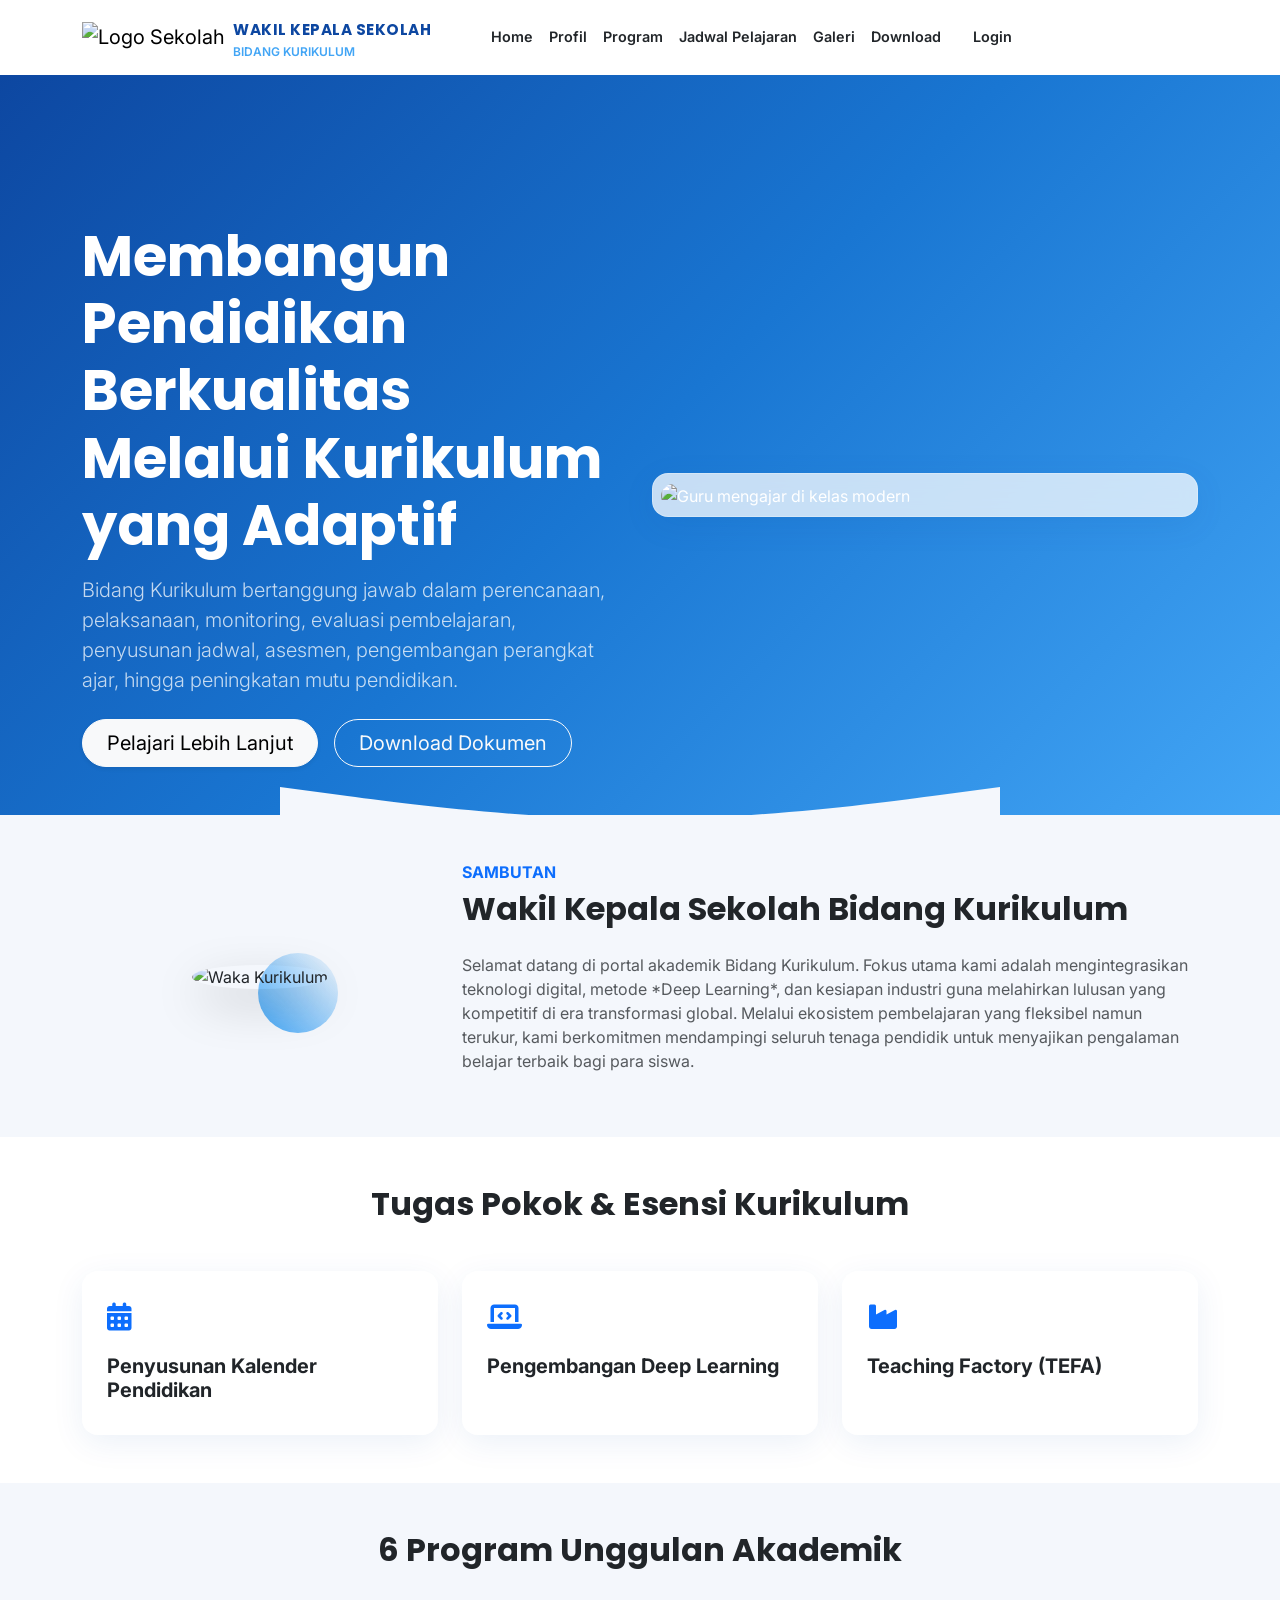
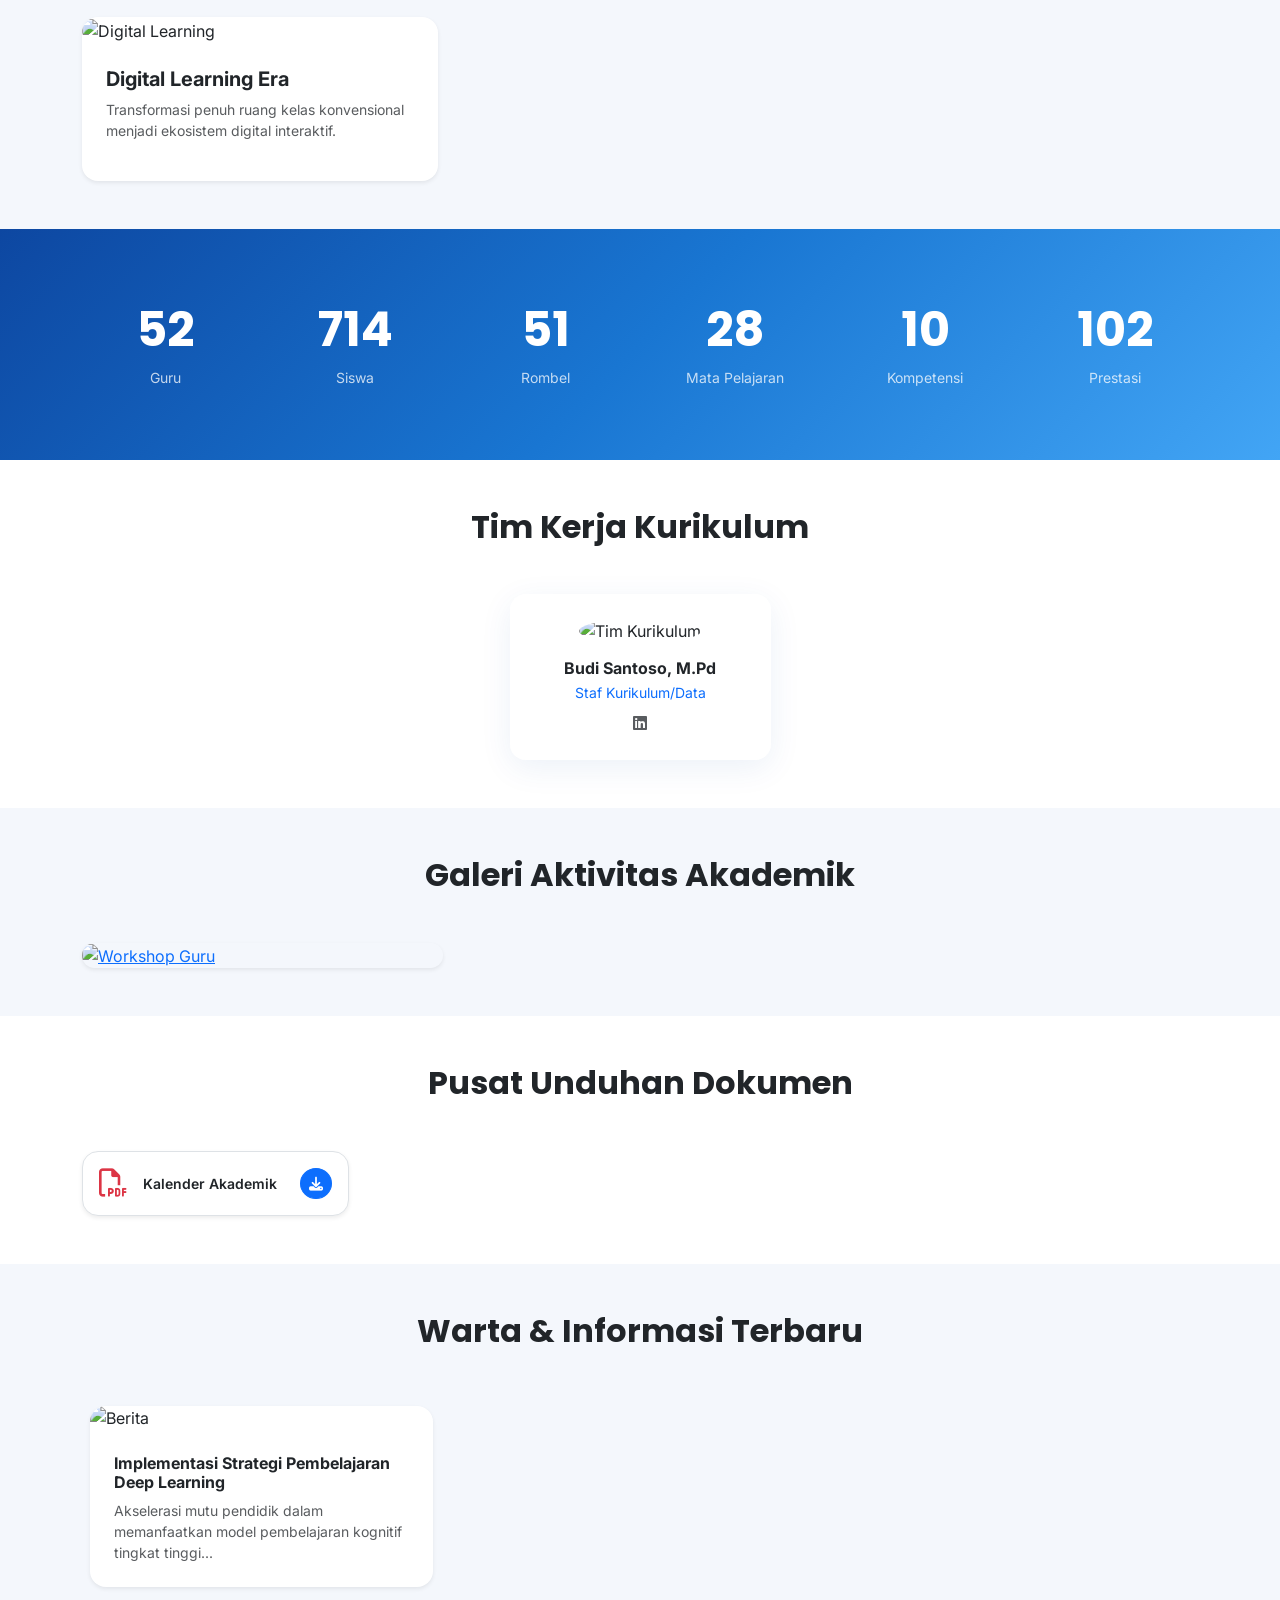
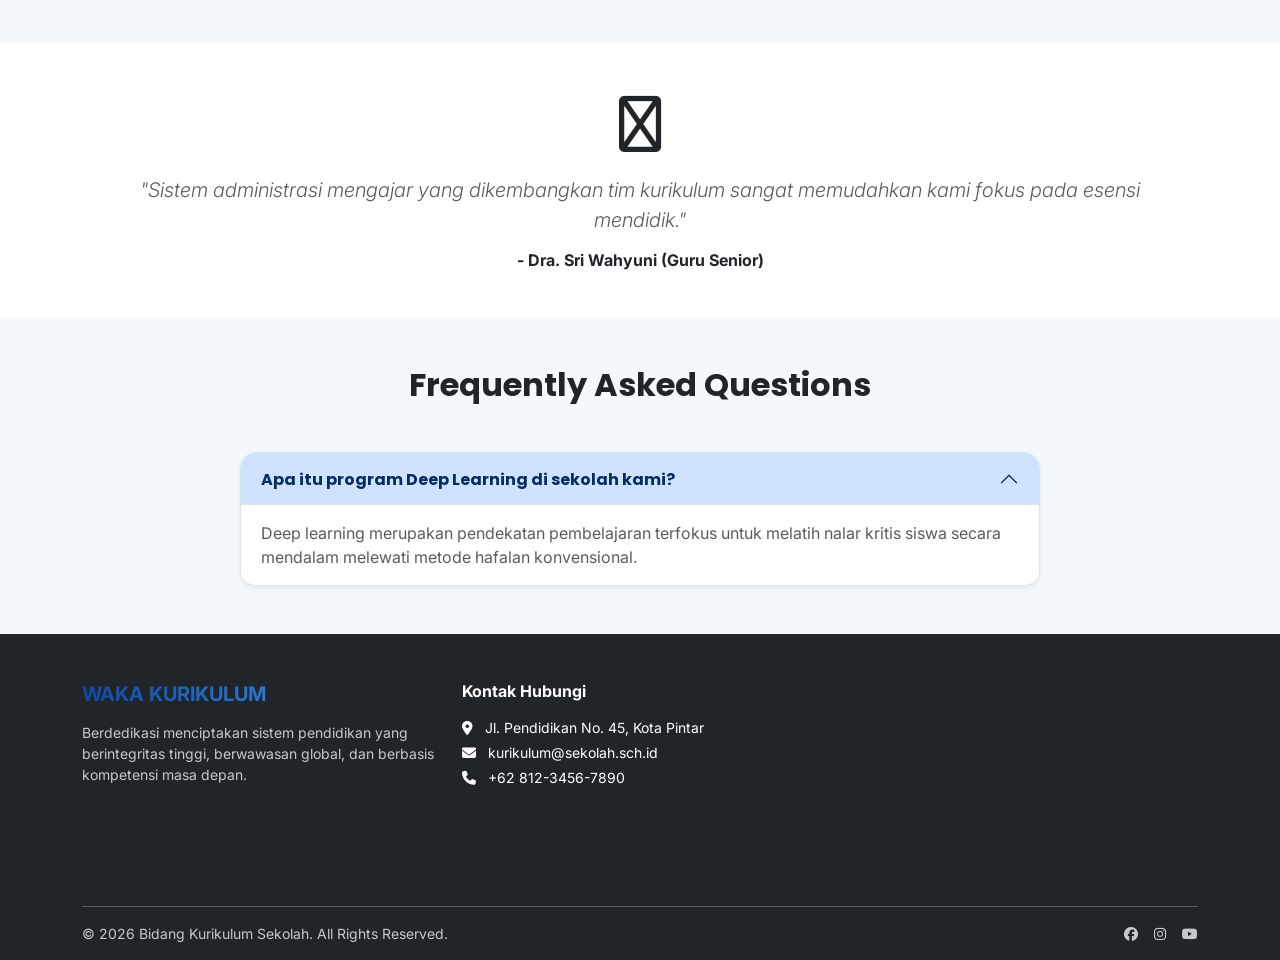
==== dashboard-waka.html @ faa9eb32 "Add files via upload" ====
<!DOCTYPE html>
<html lang="id">
<head>
    <meta charset="UTF-8">
    <meta name="viewport" content="width=device-width, initial-scale=1.0">
    <title>Dashboard Waka Kurikulum - Manajemen Akademik</title>
    <!-- Fonts & Icons -->
    <link href="https://fonts.googleapis.com/css2?family=Inter:wght@300;400;600&family=Poppins:wght@400;600;700&display=swap" rel="stylesheet">
    <link rel="stylesheet" href="https://cdnjs.cloudflare.com/ajax/libs/font-awesome/6.4.0/css/all.min.css">
    <!-- Bootstrap 5 CSS -->
    <link href="https://cdn.jsdelivr.net/npm/bootstrap@5.3.2/dist/css/bootstrap.min.css" rel="stylesheet">
    <style>
        :root {
            --primary: #0D47A1;
            --secondary: #1565C0;
            --accent: #42A5F5;
            --bg-dashboard: #F4F7FC;
            --sidebar-width: 260px;
            --glass-card: rgba(255, 255, 255, 0.85);
            --shadow-soft: 0 8px 32px 0 rgba(13, 71, 161, 0.05);
        }

        body {
            font-family: 'Inter', sans-serif;
            background-color: var(--bg-dashboard);
            overflow-x: hidden;
            margin: 0;
        }

        /* SIDEBAR STYLING */
        .sidebar {
            width: var(--sidebar-width);
            height: 100vh;
            position: fixed;
            top: 0;
            left: 0;
            background: linear-gradient(180deg, #0D47A1, #1565C0);
            color: #fff;
            z-index: 1000;
            transition: all 0.3s ease;
        }
        .sidebar-brand {
            padding: 24px;
            font-family: 'Poppins', sans-serif;
            border-bottom: 1px solid rgba(255,255,255,0.1);
        }
        .nav-menu {
            padding: 20px 0;
            list-style: none;
        }
        .nav-item-db a {
            display: flex;
            align-items: center;
            padding: 12px 24px;
            color: rgba(255,255,255,0.7);
            text-decoration: none;
            font-weight: 500;
            transition: all 0.3s;
            cursor: pointer;
        }
        .nav-item-db a:hover, .nav-item-db.active a {
            color: #fff;
            background: rgba(255, 255, 255, 0.1);
            border-left: 4px solid var(--accent);
        }
        .nav-item-db a i {
            width: 25px;
            margin-right: 10px;
        }

        /* MAIN CONTENT AREA */
        .main-content {
            margin-left: var(--sidebar-width);
            padding: 30px;
            min-height: 100vh;
            transition: all 0.3s ease;
        }

        /* GLASS CARD */
        .db-card {
            background: var(--glass-card);
            backdrop-filter: blur(8px);
            border: 1px solid rgba(255,255,255,0.4);
            border-radius: 16px;
            box-shadow: var(--shadow-soft);
            padding: 24px;
            transition: transform 0.3s ease;
        }

        /* IFRAME WORKSPACE CONTAINER */
        .iframe-container {
            position: relative;
            width: 100%;
            height: calc(100vh - 160px); /* Menghitung sisa tinggi layar */
            border-radius: 16px;
            overflow: hidden;
            box-shadow: var(--shadow-soft);
            background: #fff;
            border: 1px solid rgba(13, 71, 161, 0.1);
        }
        .iframe-container iframe {
            width: 100%;
            height: 100%;
            border: none;
        }

        /* IFRAME LOADER */
        .iframe-loader {
            position: absolute;
            inset: 0;
            background: rgba(244, 247, 252, 0.85);
            display: flex;
            flex-direction: column;
            justify-content: center;
            align-items: center;
            z-index: 10;
            backdrop-filter: blur(4px);
            transition: opacity 0.3s ease;
        }

        /* UTILITIES */
        .text-gradient {
            background: linear-gradient(45deg, #0D47A1, #42A5F5);
            -webkit-background-clip: text;
            -webkit-text-fill-color: transparent;
        }
        .top-navbar {
            background: #fff;
            padding: 15px 30px;
            border-radius: 16px;
            box-shadow: var(--shadow-soft);
            margin-bottom: 30px;
        }
        .badge-approved { background-color: rgba(46, 204, 113, 0.15); color: #2ecc71; }
        .badge-pending { background-color: rgba(241, 196, 15, 0.15); color: #f1c40f; }

        @media (max-width: 992px) {
            .sidebar { left: -var(--sidebar-width); }
            .main-content { margin-left: 0; }
            .sidebar.active { left: 0; }
        }
    </style>
</head>
<body>

    <!-- SIDEBAR -->
    <div class="sidebar" id="sidebar">
        <div class="sidebar-brand">
            <h5 class="fw-bold mb-0"><i class="fa-solid fa-graduation-cap me-2"></i>SI-KURIKULUM</h5>
            <small class="opacity-50">Panel Waka Kurikulum</small>
        </div>
        <ul class="nav-menu">
            <li class="nav-item-db active" id="menu-overview"><a><i class="fas fa-th-large"></i> Overview</a></li>
            <li class="nav-item-db" id="menu-jadwal"><a><i class="fas fa-clock"></i> Jadwal Pelajaran</a></li>
            <li class="nav-item-db"><a><i class="fas fa-calendar-alt"></i> Kalender Akademik</a></li>
            <li class="nav-item-db"><a><i class="fas fa-book"></i> Perangkat Ajar (ATP/MA)</a></li>
            <li class="nav-item-db"><a><i class="fas fa-chart-bar"></i> Asesmen & Nilai</a></li>
            <li class="nav-item-db"><a><i class="fas fa-user-tie"></i> Supervisi Guru</a></li>
            <li class="nav-item-db mt-5"><a id="btnLogout" class="text-danger"><i class="fas fa-sign-out-alt"></i> Keluar Sistem</a></li>
        </ul>
    </div>

    <!-- MAIN CONTENT -->
    <div class="main-content">
        
        <!-- TOP NAVBAR -->
        <div class="top-navbar d-flex justify-content-between align-items-center">
            <div class="d-flex align-items-center">
                <button class="btn btn-light d-lg-none me-3" id="sidebarToggle"><i class="fas fa-bars"></i></button>
                <h4 class="fw-bold mb-0 text-gradient" id="page-title" style="font-family: 'Poppins';">Control Center Administrasi</h4>
            </div>
            <div class="d-flex align-items-center">
                <div class="text-end me-3 d-none d-sm-block">
                    <h6 class="fw-bold mb-0" id="sessionUserName">Waka Kurikulum</h6>
                    <small class="text-muted">NIP. 198203152009031002</small>
                </div>
                <img src="https://images.unsplash.com/photo-1573496359142-b8d87734a5a2?w=100&auto=format&fit=crop&q=80" alt="Avatar Admin" class="rounded-circle shadow-sm" style="width: 45px; height: 45px; object-fit: cover;">
            </div>
        </div>

        <!-- ================= CONTAINER VIEW 1: OVERVIEW ================= -->
        <div id="view-overview">
            <!-- STATS ROW -->
            <div class="row g-4 mb-4">
                <div class="col-xl-3 col-sm-6">
                    <div class="db-card">
                        <div class="d-flex justify-content-between align-items-center">
                            <div>
                                <span class="text-muted small fw-semibold">Kelengkapan Perangkat</span>
                                <h3 class="fw-bold my-1 text-primary">87.5%</h3>
                                <small class="text-success"><i class="fas fa-arrow-up"></i> +4.2%</small>
                            </div>
                            <div class="fs-1 text-primary opacity-20"><i class="fas fa-folder-open"></i></div>
                        </div>
                    </div>
                </div>
                <div class="col-xl-3 col-sm-6">
                    <div class="db-card">
                        <div class="d-flex justify-content-between align-items-center">
                            <div>
                                <span class="text-muted small fw-semibold">Jadwal Terdistribusi</span>
                                <h3 class="fw-bold my-1 text-success">68 Rombel</h3>
                                <small class="text-muted">Status: 100% Valid</small>
                            </div>
                            <div class="fs-1 text-success opacity-20"><i class="fas fa-table"></i></div>
                        </div>
                    </div>
                </div>
                <div class="col-xl-3 col-sm-6">
                    <div class="db-card">
                        <div class="d-flex justify-content-between align-items-center">
                            <div>
                                <span class="text-muted small fw-semibold">Guru Di-Supervisi</span>
                                <h3 class="fw-bold my-1 text-warning">42 / 120</h3>
                                <small class="text-warning">Target: Akhir Semester</small>
                            </div>
                            <div class="fs-1 text-warning opacity-20"><i class="fas fa-user-check"></i></div>
                        </div>
                    </div>
                </div>
                <div class="col-xl-3 col-sm-6">
                    <div class="db-card">
                        <div class="d-flex justify-content-between align-items-center">
                            <div>
                                <span class="text-muted small fw-semibold">Rataan Nilai Projek</span>
                                <h3 class="fw-bold my-1 text-info">84.2</h3>
                                <small class="text-success"><i class="fas fa-arrow-up"></i> Capaian Tinggi</small>
                            </div>
                            <div class="fs-1 text-info opacity-20"><i class="fas fa-chart-line"></i></div>
                        </div>
                    </div>
                </div>
            </div>

            <!-- CHARTS GRAPHICS ROW -->
            <div class="row g-4 mb-4">
                <div class="col-lg-8">
                    <div class="db-card">
                        <h5 class="fw-bold mb-4" style="font-family: 'Poppins';"><i class="fas fa-chart-area me-2 text-primary"></i>Tren Ketercapaian Target Mengajar Harian</h5>
                        <canvas id="academicTrendChart" style="height: 300px; width: 100%;"></canvas>
                    </div>
                </div>
                <div class="col-lg-4">
                    <div class="db-card">
                        <h5 class="fw-bold mb-4" style="font-family: 'Poppins';"><i class="fas fa-pie-chart me-2 text-primary"></i>Distribusi Kurikulum</h5>
                        <canvas id="curriculumPieChart" style="height: 300px; width: 100%;"></canvas>
                    </div>
                </div>
            </div>

            <!-- TABLE DATA GRID -->
            <div class="db-card">
                <div class="d-flex justify-content-between align-items-center mb-4">
                    <h5 class="fw-bold mb-0" style="font-family: 'Poppins';"><i class="fas fa-file-signature me-2 text-primary"></i>Persetujuan Modul Ajar Terbaru (Validasi Waka)</h5>
                </div>
                <div class="table-responsive">
                    <table class="table table-hover align-middle mb-0">
                        <thead class="table-light">
                            <tr>
                                <th>Nama Guru</th>
                                <th>Mata Pelajaran</th>
                                <th>Kelas</th>
                                <th>Tanggal Unggah</th>
                                <th>Status Dokumen</th>
                            </tr>
                        </thead>
                        <tbody>
                            <tr>
                                <td><strong>Ahmad Subarjo, S.Pd.</strong></td>
                                <td>Informatika (Deep Learning AI)</td>
                                <td>XI - Animasi 1</td>
                                <td>11 Juli 2026</td>
                                <td><span class="badge badge-approved px-3 py-2 rounded-pill">Disetujui</span></td>
                            </tr>
                            <tr>
                                <td><strong>Rina Herawati, M.T.</strong></td>
                                <td>Praktik Kerja Industri (TEFA)</td>
                                <td>XII - RPL 2</td>
                                <td>10 Juli 2026</td>
                                <td><span class="badge badge-pending px-3 py-2 rounded-pill">Menunggu Review</span></td>
                            </tr>
                        </tbody>
                    </table>
                </div>
            </div>
        </div>

        <!-- ================= CONTAINER VIEW 2: INTEGRATED IFRAME JADWAL ================= -->
        <div id="view-jadwal" class="d-none">
            <div class="iframe-container">
                <!-- Smooth Loader Animasi -->
                <div class="iframe-loader" id="iframe-spinner">
                    <div class="spinner-border text-primary mb-2" role="status"></div>
                    <span class="text-muted small fw-semibold">Sinkronisasi Jadwal Pelajaran SMK...</span>
                </div>
                <!-- Target Frame Utama -->
                <iframe id="jadwal-frame" src="about:blank"></iframe>
            </div>
        </div>

    </div>

    <!-- Scripts CDN -->
    <script src="https://cdn.jsdelivr.net/npm/bootstrap@5.3.2/dist/js/bootstrap.bundle.min.js"></script>
    <script src="https://cdn.jsdelivr.net/npm/chart.js"></script>

    <!-- Dashboard Core & Switcher Logic -->
    <script>
        document.addEventListener("DOMContentLoaded", function() {
            // Security Gate Check
            const sessionData = sessionStorage.getItem('userSession');
            if (!sessionData) {
                alert("Akses ilegal terdeteksi. Silakan login terlebih dahulu.");
                window.location.href = "index.html";
                return;
            }

            const userObj = JSON.parse(sessionData);
            document.getElementById('sessionUserName').innerText = userObj.role;

            // Logika Logout
            document.getElementById('btnLogout').addEventListener('click', function() {
                sessionStorage.clear();
                alert("Anda berhasil keluar dari sistem.");
                window.location.href = "index.html";
            });

            // Dom View Elements
            const menuOverview = document.getElementById('menu-overview');
            const menuJadwal = document.getElementById('menu-jadwal');
            const viewOverview = document.getElementById('view-overview');
            const viewJadwal = document.getElementById('view-jadwal');
            const pageTitle = document.getElementById('page-title');
            const jadwalFrame = document.getElementById('jadwal-frame');
            const iframeSpinner = document.getElementById('iframe-spinner');

            // Switcher Ke Halaman Jadwal (Satu Frame)
            menuJadwal.addEventListener('click', function() {
                // Atur Active Menu State
                menuOverview.classList.remove('active');
                menuJadwal.classList.add('active');

                // Toggle Konten
                viewOverview.classList.add('d-none');
                viewJadwal.classList.remove('d-none');
                pageTitle.innerText = "Sistem Jadwal Pelajaran Terintegrasi";

                // Muat URL ke dalam Frame jika belum pernah dimuat
                if(jadwalFrame.src === "about:blank" || jadwalFrame.src === "") {
                    iframeSpinner.style.opacity = "1";
                    iframeSpinner.style.display = "flex";
                    
                    jadwalFrame.src = "https://web-ari-cell.github.io/jadwal_smk/";
                    
                    // Hilangkan spinner setelah halaman target ter-load sempurna
                    jadwalFrame.onload = function() {
                        iframeSpinner.style.opacity = "0";
                        setTimeout(() => { iframeSpinner.style.display = "none"; }, 300);
                    };
                }
            });

            // Switcher Kembali Ke Overview Utama
            menuOverview.addEventListener('click', function() {
                menuJadwal.classList.remove('active');
                menuOverview.classList.add('active');

                viewJadwal.classList.add('d-none');
                viewOverview.classList.remove('d-none');
                pageTitle.innerText = "Control Center Administrasi";
            });

            // Sidebar Responsive Toggle
            const toggleBtn = document.getElementById('sidebarToggle');
            const sidebar = document.getElementById('sidebar');
            if (toggleBtn) {
                toggleBtn.addEventListener('click', () => { sidebar.classList.toggle('active'); });
            }

            // --- INITIALIZE CHARTS ---
            const ctxLine = document.getElementById('academicTrendChart').getContext('2d');
            new Chart(ctxLine, {
                type: 'line',
                data: {
                    labels: ['Minggu 1', 'Minggu 2', 'Minggu 3', 'Minggu 4', 'Minggu 5'],
                    datasets: [{
                        label: 'Target Kurikulum Terpenuhi (%)',
                        data: [72, 78, 81, 85, 87.5],
                        borderColor: '#0D47A1',
                        backgroundColor: 'rgba(13, 71, 161, 0.05)',
                        fill: true,
                        tension: 0.4
                    }]
                },
                options: { responsive: true, maintainAspectRatio: false }
            });

            const ctxPie = document.getElementById('curriculumPieChart').getContext('2d');
            new Chart(ctxPie, {
                type: 'doughnut',
                data: {
                    labels: ['Kurikulum Merdeka', 'TEFA', 'Deep Learning'],
                    datasets: [{
                        data: [50, 30, 20],
                        backgroundColor: ['#0D47A1', '#1565C0', '#42A5F5']
                    }]
                },
                options: { responsive: true, maintainAspectRatio: false }
            });
        });
    </script>
</body>
</html>
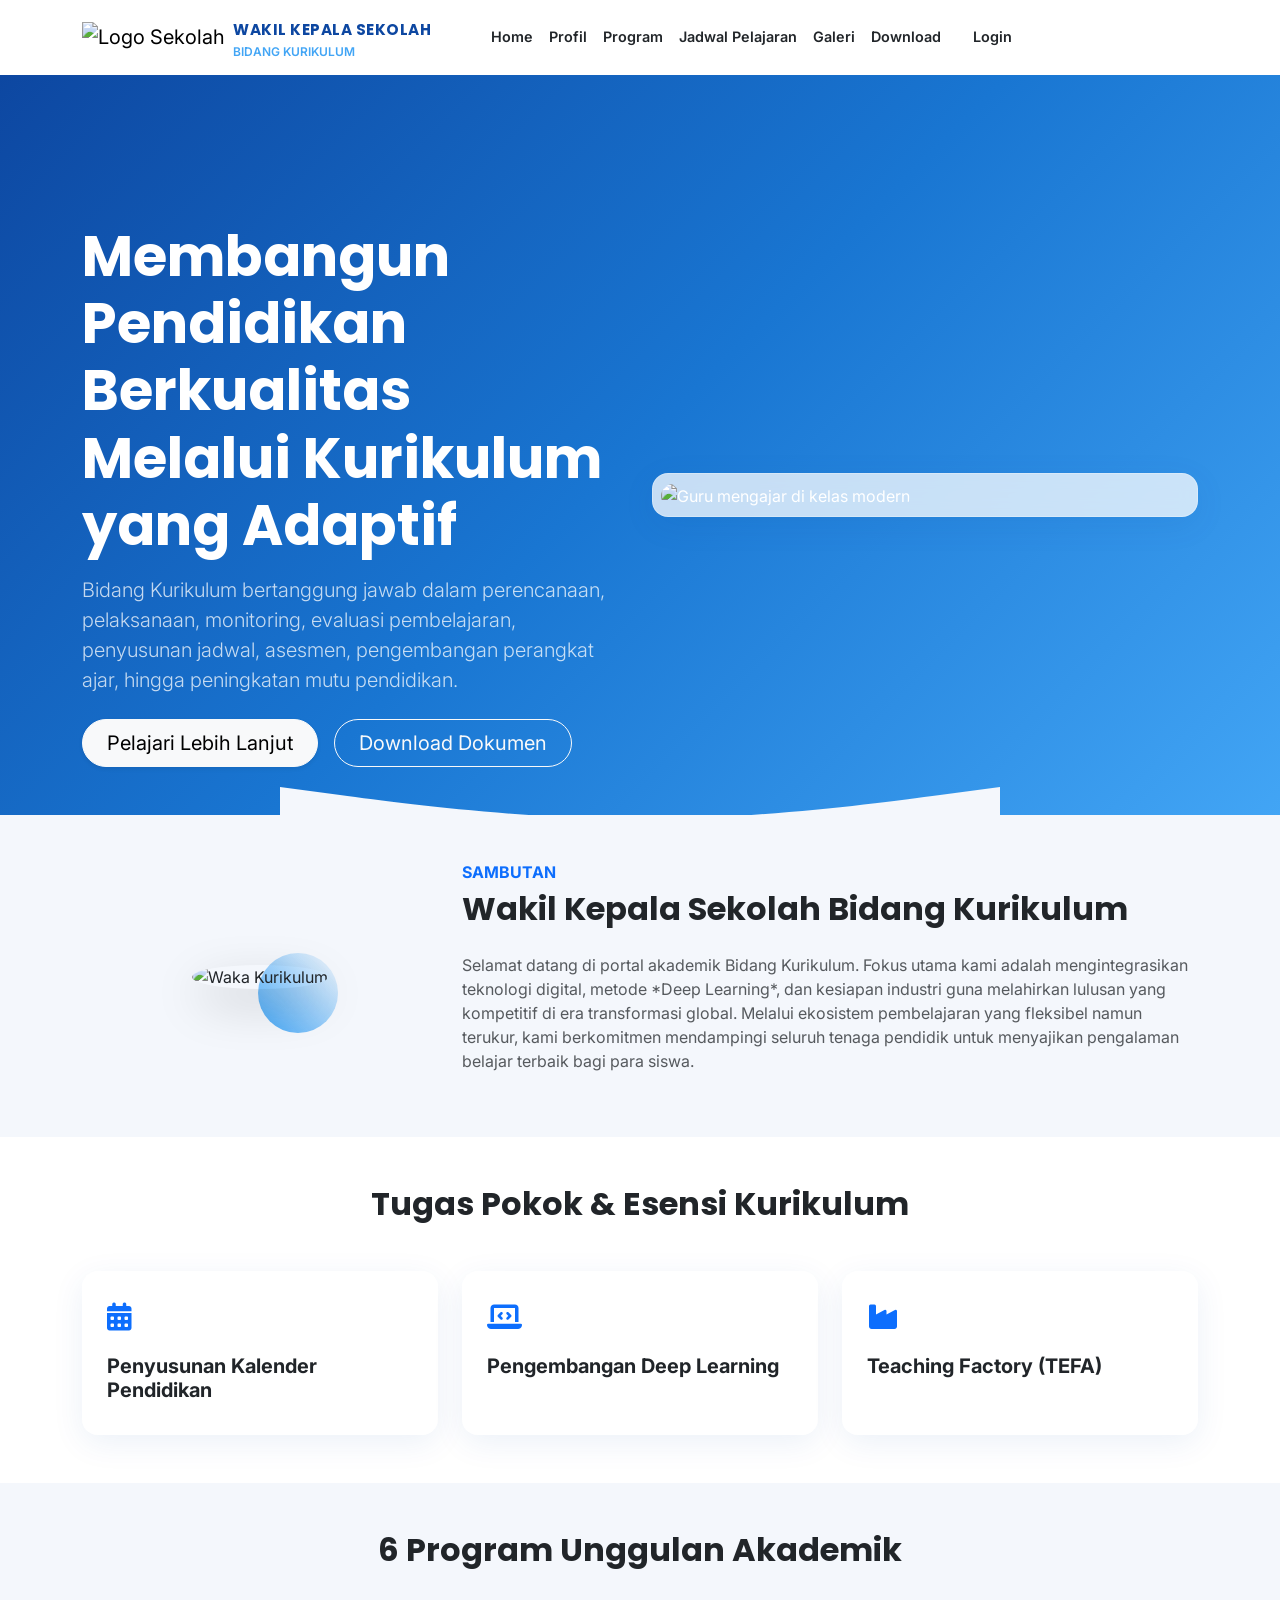
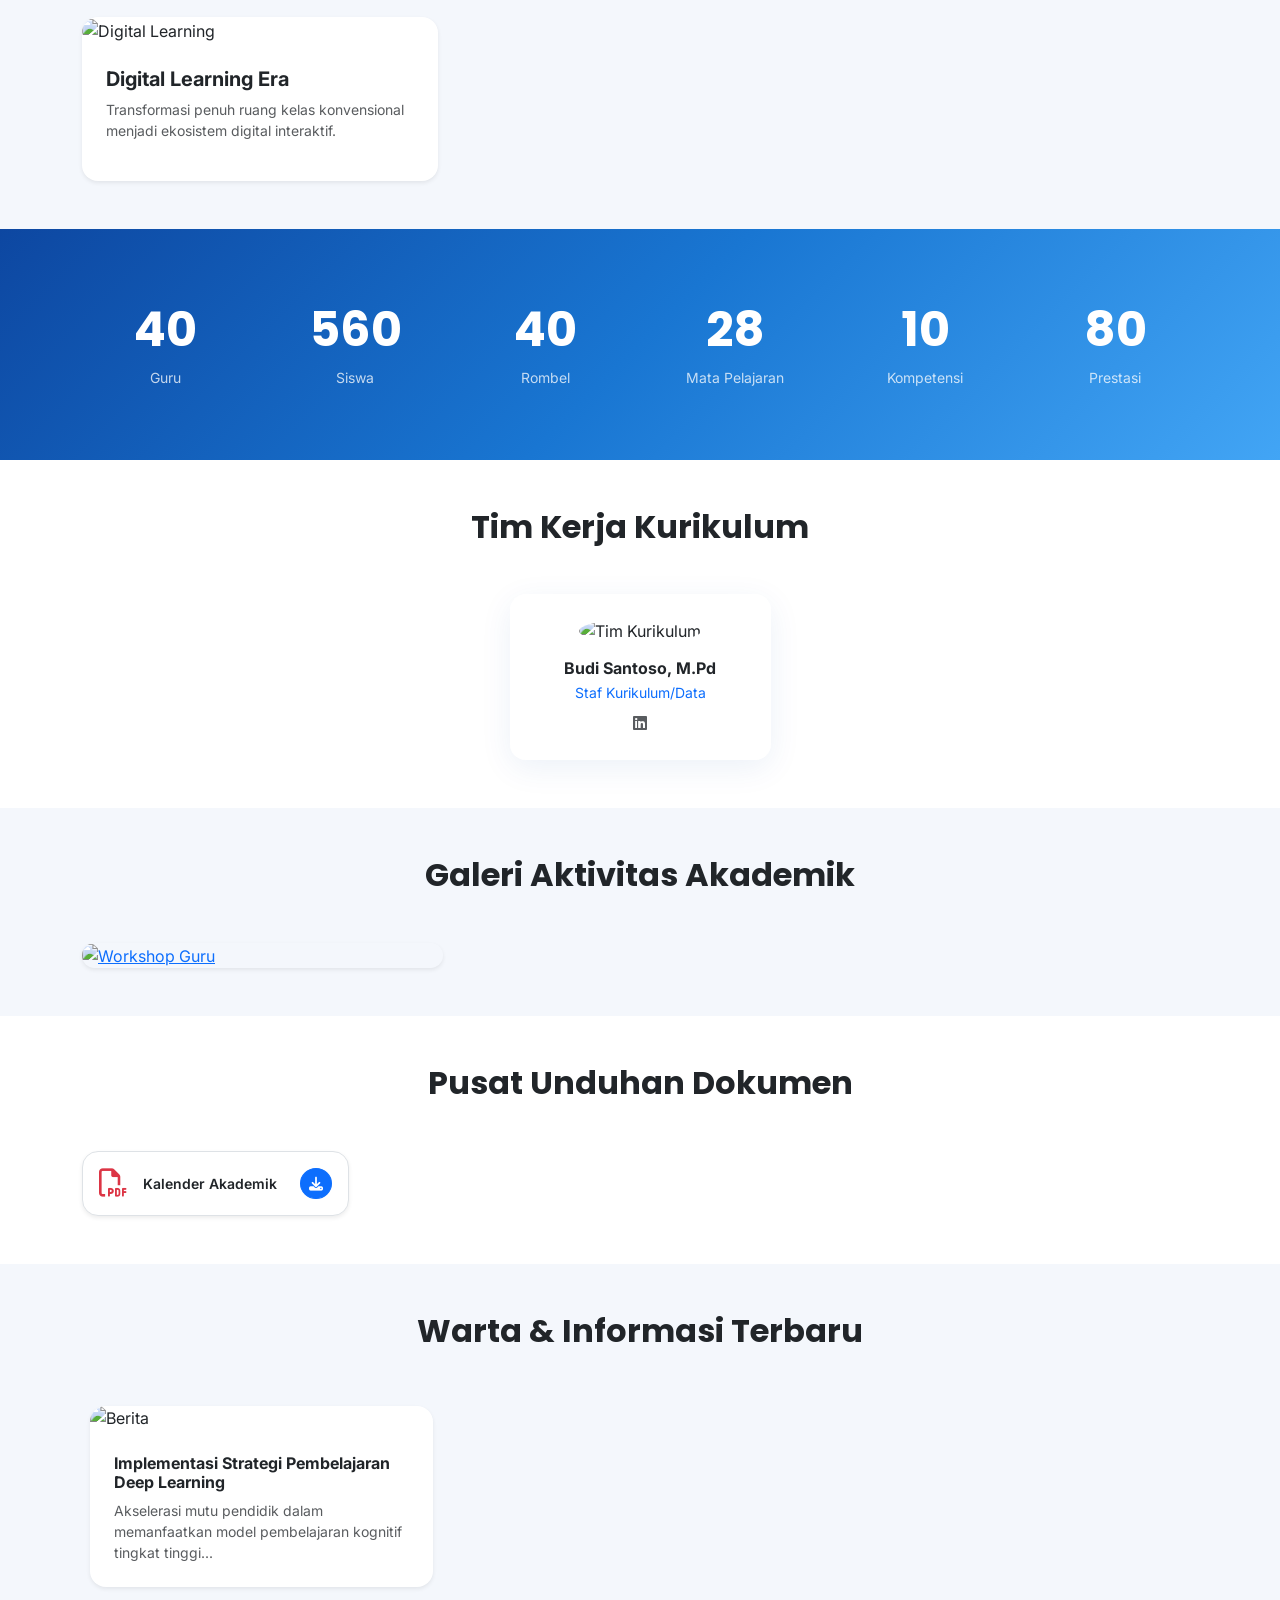
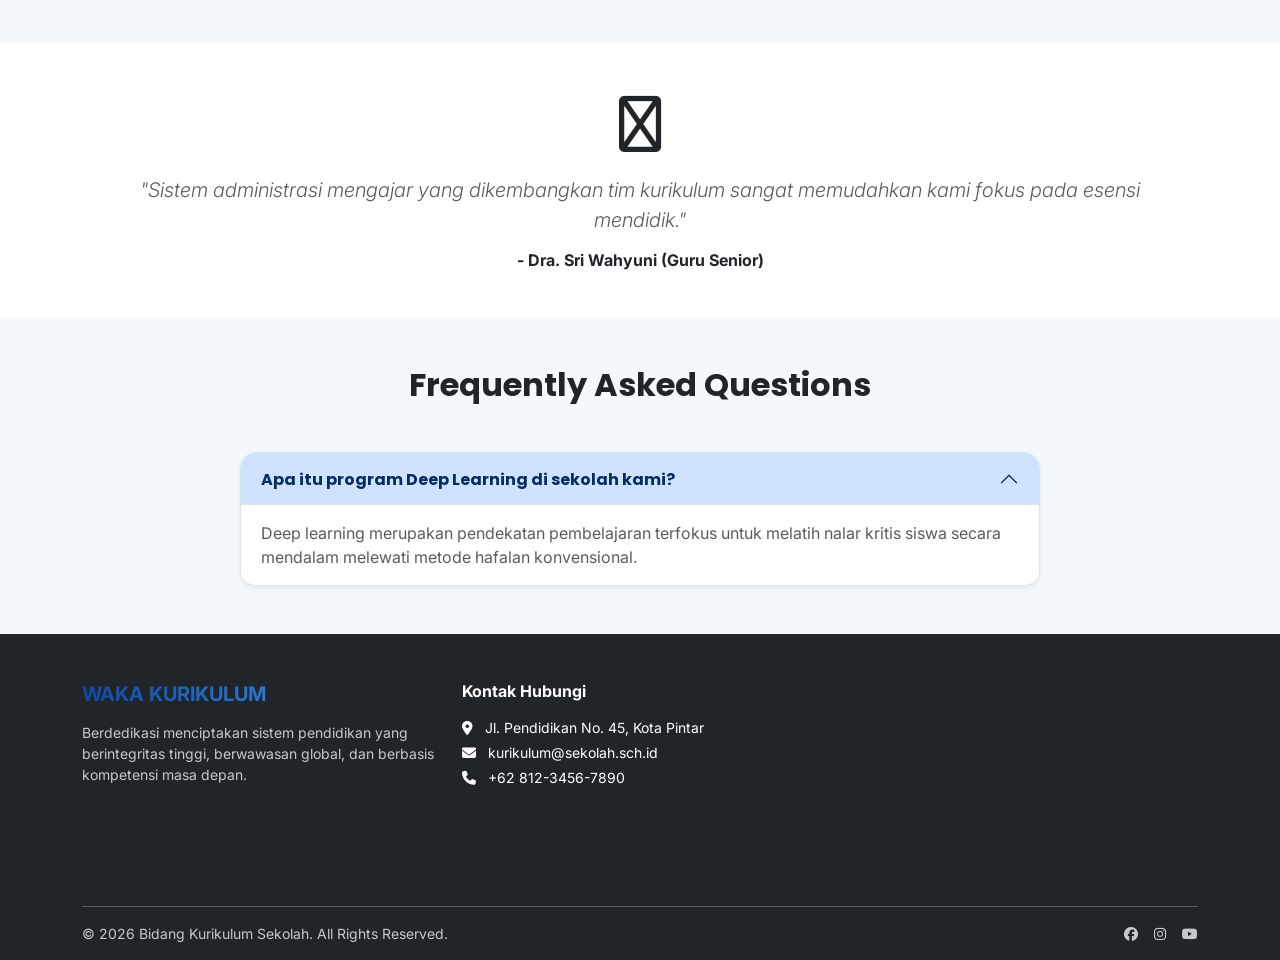
==== commit bc6497d7: "Restore original dashboard-waka.html content Restores the original content of dashboard-waka.html af" ====
--- a/dashboard-waka.html
+++ b/dashboard-waka.html
@@ -91,7 +91,7 @@
         .iframe-container {
             position: relative;
             width: 100%;
-            height: calc(100vh - 160px); /* Menghitung sisa tinggi layar */
+            height: calc(100vh - 160px); 
             border-radius: 16px;
             overflow: hidden;
             box-shadow: var(--shadow-soft);
@@ -293,8 +293,8 @@
                     <div class="spinner-border text-primary mb-2" role="status"></div>
                     <span class="text-muted small fw-semibold">Sinkronisasi Jadwal Pelajaran SMK...</span>
                 </div>
-                <!-- Target Frame Utama -->
-                <iframe id="jadwal-frame" src="about:blank"></iframe>
+                <!-- Target Frame Utama dengan Proteksi Sandbox Anti Frame-Breaker -->
+                <iframe id="jadwal-frame" src="about:blank" sandbox="allow-forms allow-scripts allow-same-origin allow-popups" allow="fullscreen"></iframe>
             </div>
         </div>
 
@@ -334,29 +334,26 @@
             const jadwalFrame = document.getElementById('jadwal-frame');
             const iframeSpinner = document.getElementById('iframe-spinner');
 
-            // Switcher Ke Halaman Jadwal (Satu Frame)
+            // Switcher Ke Halaman Jadwal (Terkuci di dalam Frame)
             menuJadwal.addEventListener('click', function() {
-                // Atur Active Menu State
                 menuOverview.classList.remove('active');
                 menuJadwal.classList.add('active');
 
-                // Toggle Konten
                 viewOverview.classList.add('d-none');
                 viewJadwal.classList.remove('d-none');
                 pageTitle.innerText = "Sistem Jadwal Pelajaran Terintegrasi";
 
-                // Muat URL ke dalam Frame jika belum pernah dimuat
                 if(jadwalFrame.src === "about:blank" || jadwalFrame.src === "") {
                     iframeSpinner.style.opacity = "1";
                     iframeSpinner.style.display = "flex";
                     
                     jadwalFrame.src = "https://web-ari-cell.github.io/jadwal_smk/";
                     
-                    // Hilangkan spinner setelah halaman target ter-load sempurna
-                    jadwalFrame.onload = function() {
+                    // Force Remove Spinner dengan jeda render halaman eksternal secara aman
+                    setTimeout(() => {
                         iframeSpinner.style.opacity = "0";
                         setTimeout(() => { iframeSpinner.style.display = "none"; }, 300);
-                    };
+                    }, 1500);
                 }
             });
 
@@ -410,4 +407,4 @@
         });
     </script>
 </body>
-</html>+</html>
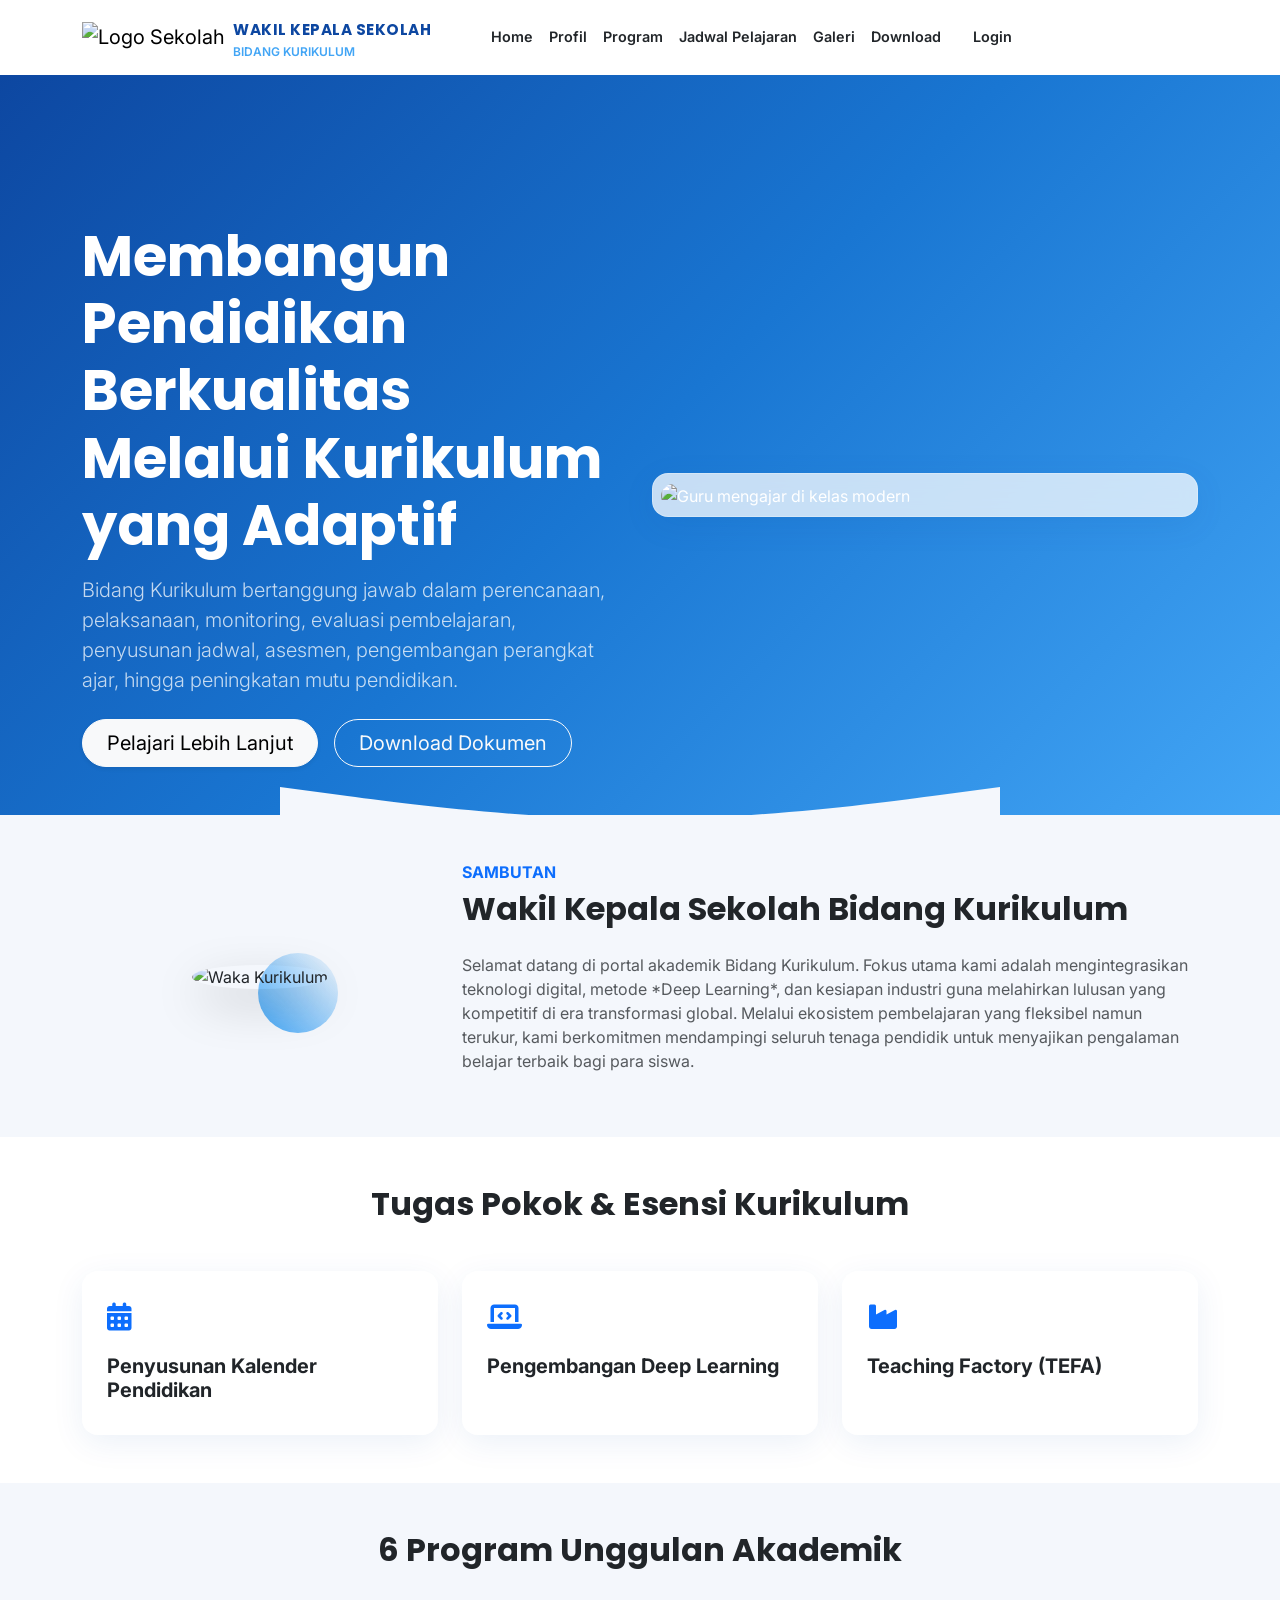
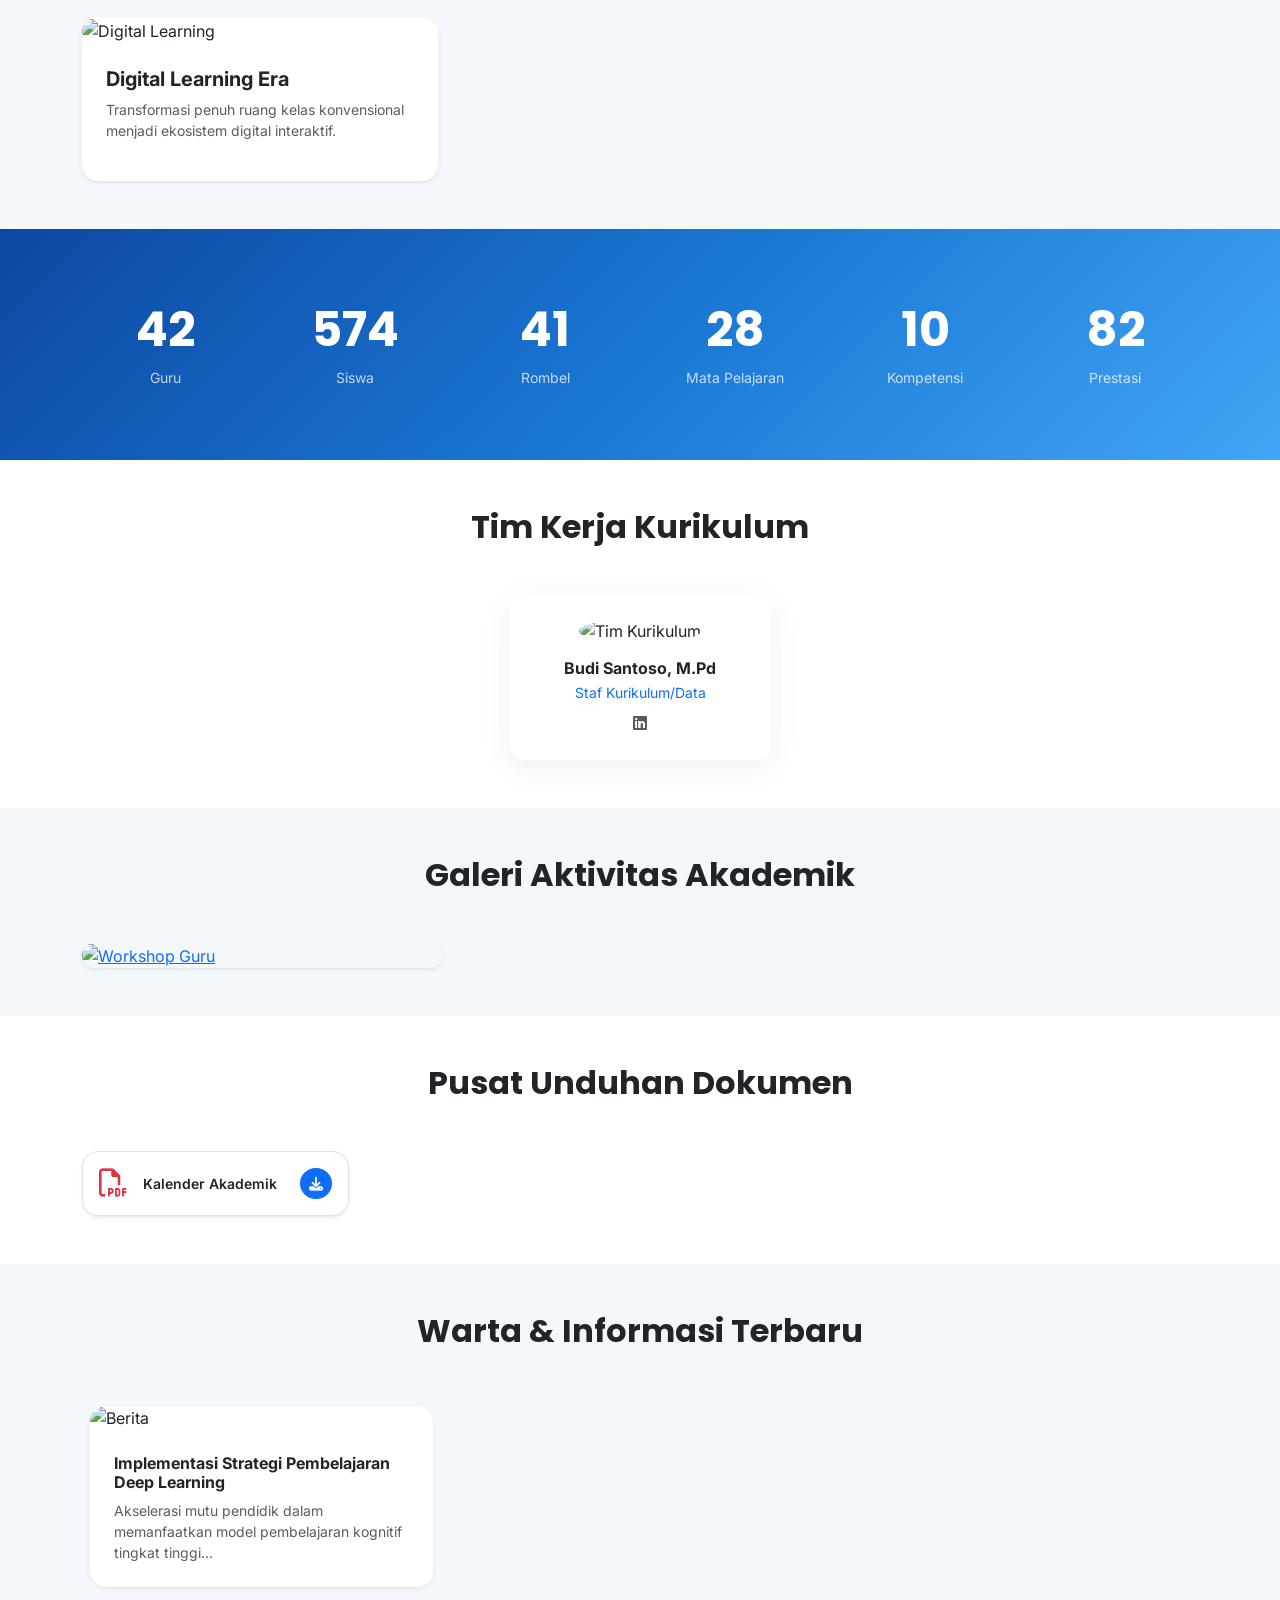
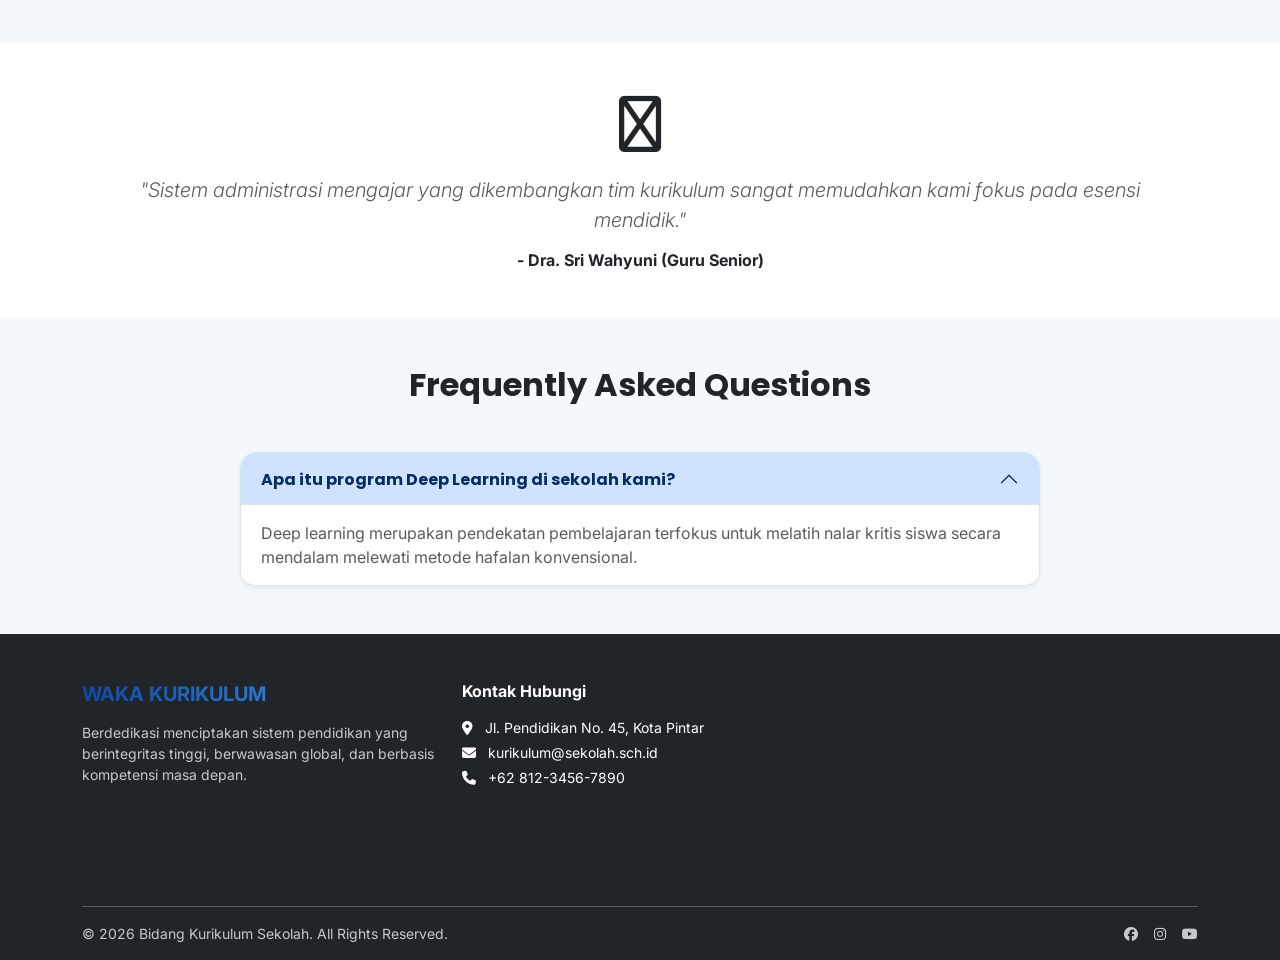
==== commit 94e4a0c9: "Fix HTML encoding issues in dashboard-waka.html" ====
--- a/dashboard-waka.html
+++ b/dashboard-waka.html
@@ -4,10 +4,8 @@
     <meta charset="UTF-8">
     <meta name="viewport" content="width=device-width, initial-scale=1.0">
     <title>Dashboard Waka Kurikulum - Manajemen Akademik</title>
-    <!-- Fonts & Icons -->
     <link href="https://fonts.googleapis.com/css2?family=Inter:wght@300;400;600&family=Poppins:wght@400;600;700&display=swap" rel="stylesheet">
     <link rel="stylesheet" href="https://cdnjs.cloudflare.com/ajax/libs/font-awesome/6.4.0/css/all.min.css">
-    <!-- Bootstrap 5 CSS -->
     <link href="https://cdn.jsdelivr.net/npm/bootstrap@5.3.2/dist/css/bootstrap.min.css" rel="stylesheet">
     <style>
         :root {
@@ -58,7 +56,7 @@
             transition: all 0.3s;
             cursor: pointer;
         }
-        .nav-item-db a:hover, .nav-item-db.active a {
+        .nav-menu .nav-item-db a:hover, .nav-menu .nav-item-db.active a {
             color: #fff;
             background: rgba(255, 255, 255, 0.1);
             border-left: 4px solid var(--accent);
@@ -143,7 +141,6 @@
 </head>
 <body>
 
-    <!-- SIDEBAR -->
     <div class="sidebar" id="sidebar">
         <div class="sidebar-brand">
             <h5 class="fw-bold mb-0"><i class="fa-solid fa-graduation-cap me-2"></i>SI-KURIKULUM</h5>
@@ -160,10 +157,8 @@
         </ul>
     </div>
 
-    <!-- MAIN CONTENT -->
     <div class="main-content">
         
-        <!-- TOP NAVBAR -->
         <div class="top-navbar d-flex justify-content-between align-items-center">
             <div class="d-flex align-items-center">
                 <button class="btn btn-light d-lg-none me-3" id="sidebarToggle"><i class="fas fa-bars"></i></button>
@@ -178,9 +173,7 @@
             </div>
         </div>
 
-        <!-- ================= CONTAINER VIEW 1: OVERVIEW ================= -->
         <div id="view-overview">
-            <!-- STATS ROW -->
             <div class="row g-4 mb-4">
                 <div class="col-xl-3 col-sm-6">
                     <div class="db-card">
@@ -232,7 +225,6 @@
                 </div>
             </div>
 
-            <!-- CHARTS GRAPHICS ROW -->
             <div class="row g-4 mb-4">
                 <div class="col-lg-8">
                     <div class="db-card">
@@ -248,7 +240,6 @@
                 </div>
             </div>
 
-            <!-- TABLE DATA GRID -->
             <div class="db-card">
                 <div class="d-flex justify-content-between align-items-center mb-4">
                     <h5 class="fw-bold mb-0" style="font-family: 'Poppins';"><i class="fas fa-file-signature me-2 text-primary"></i>Persetujuan Modul Ajar Terbaru (Validasi Waka)</h5>
@@ -285,26 +276,21 @@
             </div>
         </div>
 
-        <!-- ================= CONTAINER VIEW 2: INTEGRATED IFRAME JADWAL ================= -->
         <div id="view-jadwal" class="d-none">
             <div class="iframe-container">
-                <!-- Smooth Loader Animasi -->
                 <div class="iframe-loader" id="iframe-spinner">
                     <div class="spinner-border text-primary mb-2" role="status"></div>
                     <span class="text-muted small fw-semibold">Sinkronisasi Jadwal Pelajaran SMK...</span>
                 </div>
-                <!-- Target Frame Utama dengan Proteksi Sandbox Anti Frame-Breaker -->
-                <iframe id="jadwal-frame" src="about:blank" sandbox="allow-forms allow-scripts allow-same-origin allow-popups" allow="fullscreen"></iframe>
+                <iframe id="jadwal-frame" src="about:blank" sandbox="allow-forms allow-scripts allow-same-origin allow-popups allow-modals allow-downloads allow-popups-to-escape-sandbox" allow="fullscreen"></iframe>
             </div>
         </div>
 
     </div>
 
-    <!-- Scripts CDN -->
     <script src="https://cdn.jsdelivr.net/npm/bootstrap@5.3.2/dist/js/bootstrap.bundle.min.js"></script>
     <script src="https://cdn.jsdelivr.net/npm/chart.js"></script>
 
-    <!-- Dashboard Core & Switcher Logic -->
     <script>
         document.addEventListener("DOMContentLoaded", function() {
             // Security Gate Check
@@ -334,12 +320,12 @@
             const jadwalFrame = document.getElementById('jadwal-frame');
             const iframeSpinner = document.getElementById('iframe-spinner');
 
-            // Switcher Ke Halaman Jadwal (Terkuci di dalam Frame)
+            // Switcher Ke Halaman Jadwal (Terkunci di dalam Frame)
             menuJadwal.addEventListener('click', function() {
                 menuOverview.classList.remove('active');
                 menuJadwal.classList.add('active');
 
-                viewOverview.classList.add('d-none');
+                viewOverview.add('d-none' ? viewOverview.classList.add('d-none') : null);
                 viewJadwal.classList.remove('d-none');
                 pageTitle.innerText = "Sistem Jadwal Pelajaran Terintegrasi";
 
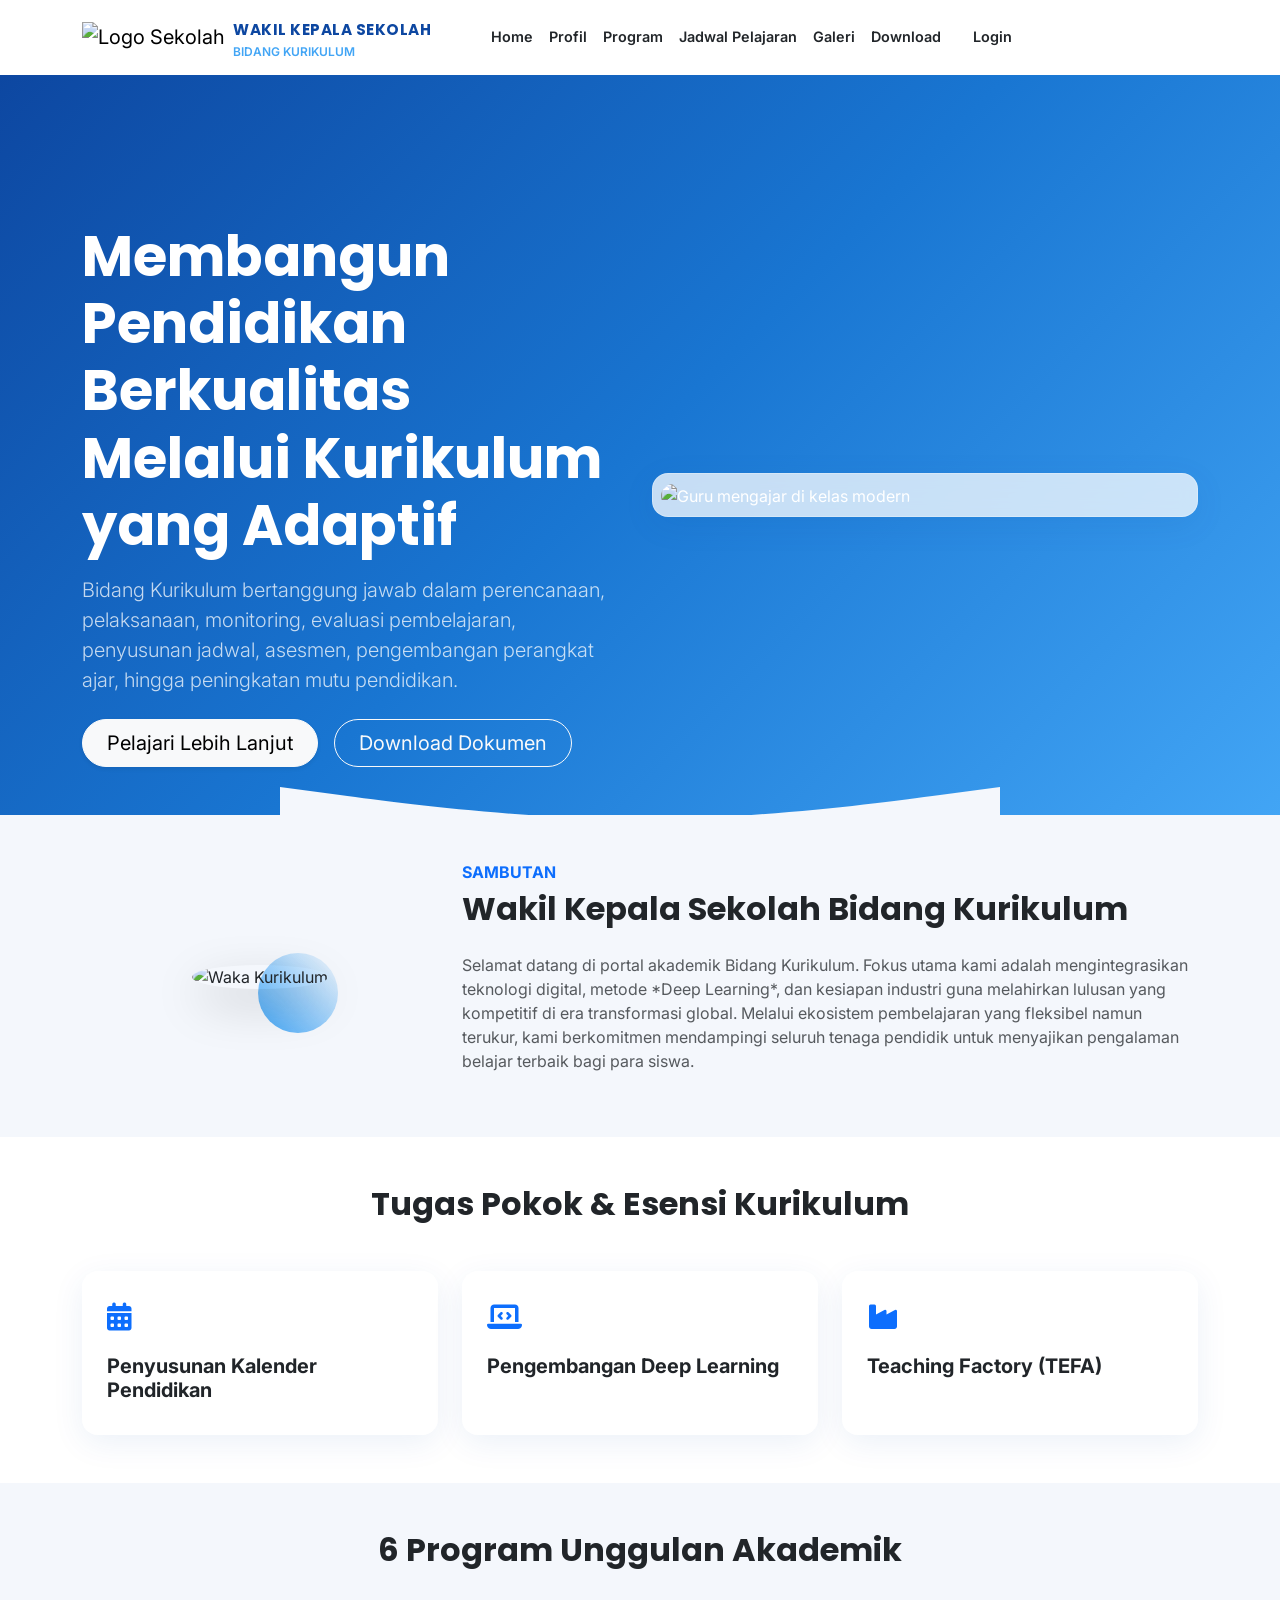
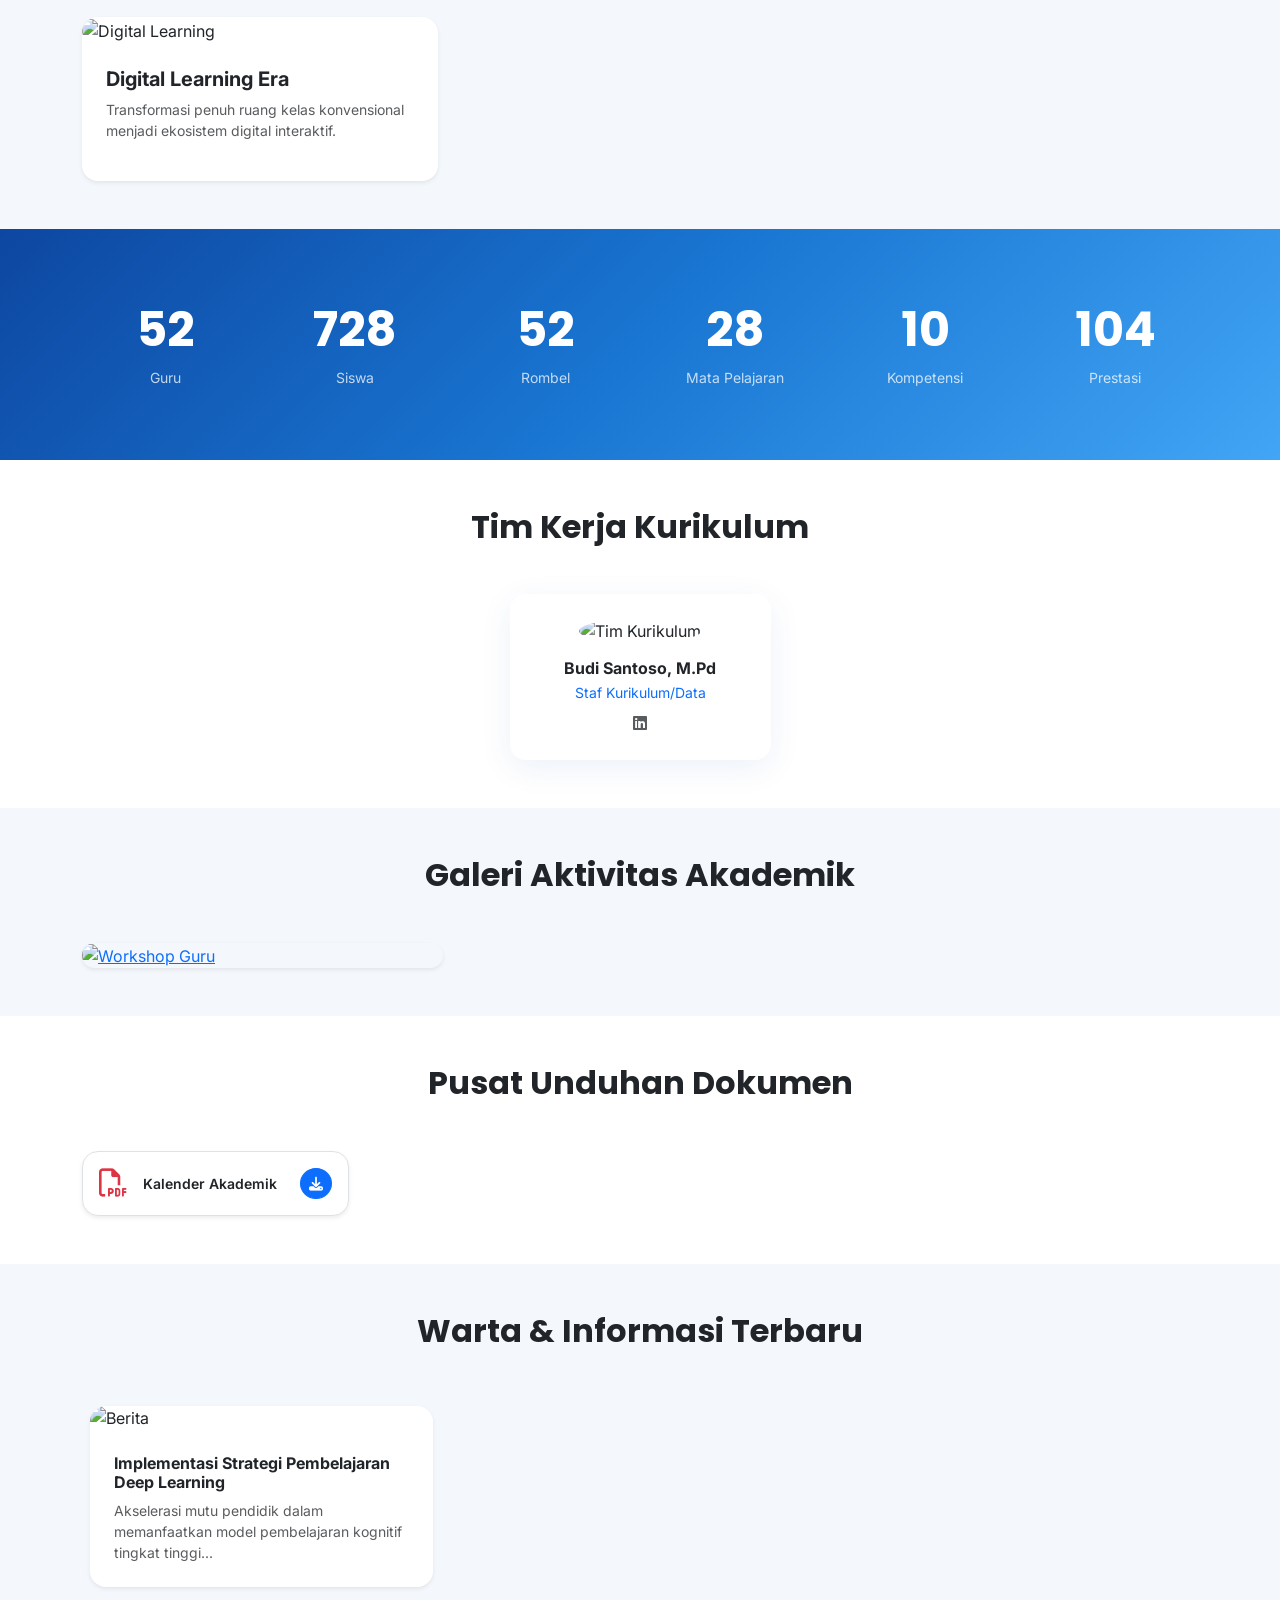
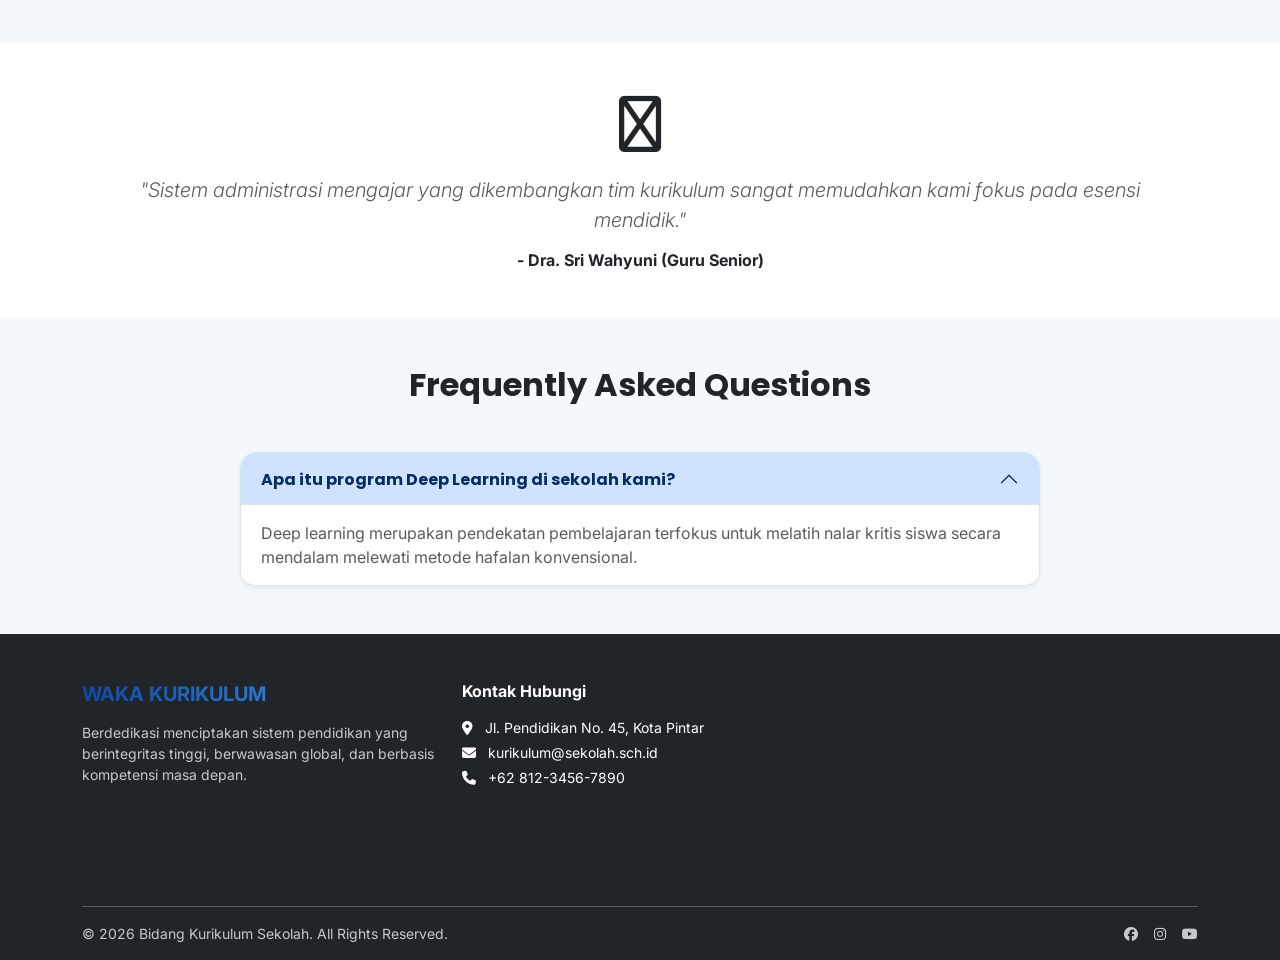
==== commit eb6b5073: "Fix HTML structure and clean up code" ====
--- a/dashboard-waka.html
+++ b/dashboard-waka.html
@@ -226,52 +226,50 @@
             </div>
 
             <div class="row g-4 mb-4">
+                <div class="col-lg-4">
+                    <div class="db-card">
+                        <h5 class="fw-bold mb-4" style="font-family: 'Poppins';"><i class="fas fa-chart-pie me-2 text-primary"></i>Distribusi Kurikulum</h5>
+                        <div style="height: 295px; position: relative;">
+                            <canvas id="curriculumPieChart"></canvas>
+                        </div>
+                    </div>
+                </div>
+
                 <div class="col-lg-8">
-                    <div class="db-card">
-                        <h5 class="fw-bold mb-4" style="font-family: 'Poppins';"><i class="fas fa-chart-area me-2 text-primary"></i>Tren Ketercapaian Target Mengajar Harian</h5>
-                        <canvas id="academicTrendChart" style="height: 300px; width: 100%;"></canvas>
-                    </div>
-                </div>
-                <div class="col-lg-4">
-                    <div class="db-card">
-                        <h5 class="fw-bold mb-4" style="font-family: 'Poppins';"><i class="fas fa-pie-chart me-2 text-primary"></i>Distribusi Kurikulum</h5>
-                        <canvas id="curriculumPieChart" style="height: 300px; width: 100%;"></canvas>
-                    </div>
-                </div>
-            </div>
-
-            <div class="db-card">
-                <div class="d-flex justify-content-between align-items-center mb-4">
-                    <h5 class="fw-bold mb-0" style="font-family: 'Poppins';"><i class="fas fa-file-signature me-2 text-primary"></i>Persetujuan Modul Ajar Terbaru (Validasi Waka)</h5>
-                </div>
-                <div class="table-responsive">
-                    <table class="table table-hover align-middle mb-0">
-                        <thead class="table-light">
-                            <tr>
-                                <th>Nama Guru</th>
-                                <th>Mata Pelajaran</th>
-                                <th>Kelas</th>
-                                <th>Tanggal Unggah</th>
-                                <th>Status Dokumen</th>
-                            </tr>
-                        </thead>
-                        <tbody>
-                            <tr>
-                                <td><strong>Ahmad Subarjo, S.Pd.</strong></td>
-                                <td>Informatika (Deep Learning AI)</td>
-                                <td>XI - Animasi 1</td>
-                                <td>11 Juli 2026</td>
-                                <td><span class="badge badge-approved px-3 py-2 rounded-pill">Disetujui</span></td>
-                            </tr>
-                            <tr>
-                                <td><strong>Rina Herawati, M.T.</strong></td>
-                                <td>Praktik Kerja Industri (TEFA)</td>
-                                <td>XII - RPL 2</td>
-                                <td>10 Juli 2026</td>
-                                <td><span class="badge badge-pending px-3 py-2 rounded-pill">Menunggu Review</span></td>
-                            </tr>
-                        </tbody>
-                    </table>
+                    <div class="db-card h-100">
+                        <div class="d-flex justify-content-between align-items-center mb-4">
+                            <h5 class="fw-bold mb-0" style="font-family: 'Poppins';"><i class="fas fa-file-signature me-2 text-primary"></i>Persetujuan Modul Ajar Terbaru</h5>
+                        </div>
+                        <div class="table-responsive">
+                            <table class="table table-hover align-middle mb-0">
+                                <thead class="table-light">
+                                    <tr>
+                                        <th>Nama Guru</th>
+                                        <th>Mata Pelajaran</th>
+                                        <th>Kelas</th>
+                                        <th>Tanggal Unggah</th>
+                                        <th>Status</th>
+                                    </tr>
+                                </thead>
+                                <tbody>
+                                    <tr>
+                                        <td><strong>Ahmad Subarjo, S.Pd.</strong></td>
+                                        <td>Informatika (Deep Learning AI)</td>
+                                        <td>XI - Animasi 1</td>
+                                        <td>11 Juli 2026</td>
+                                        <td><span class="badge badge-approved px-3 py-2 rounded-pill">Disetujui</span></td>
+                                    </tr>
+                                    <tr>
+                                        <td><strong>Rina Herawati, M.T.</strong></td>
+                                        <td>Praktik Kerja Industri (TEFA)</td>
+                                        <td>XII - RPL 2</td>
+                                        <td>10 Juli 2026</td>
+                                        <td><span class="badge badge-pending px-3 py-2 rounded-pill">Menunggu Review</span></td>
+                                    </tr>
+                                </tbody>
+                            </table>
+                        </div>
+                    </div>
                 </div>
             </div>
         </div>
@@ -325,7 +323,7 @@
                 menuOverview.classList.remove('active');
                 menuJadwal.classList.add('active');
 
-                viewOverview.add('d-none' ? viewOverview.classList.add('d-none') : null);
+                viewOverview.classList.add('d-none');
                 viewJadwal.classList.remove('d-none');
                 pageTitle.innerText = "Sistem Jadwal Pelajaran Terintegrasi";
 
@@ -360,24 +358,7 @@
                 toggleBtn.addEventListener('click', () => { sidebar.classList.toggle('active'); });
             }
 
-            // --- INITIALIZE CHARTS ---
-            const ctxLine = document.getElementById('academicTrendChart').getContext('2d');
-            new Chart(ctxLine, {
-                type: 'line',
-                data: {
-                    labels: ['Minggu 1', 'Minggu 2', 'Minggu 3', 'Minggu 4', 'Minggu 5'],
-                    datasets: [{
-                        label: 'Target Kurikulum Terpenuhi (%)',
-                        data: [72, 78, 81, 85, 87.5],
-                        borderColor: '#0D47A1',
-                        backgroundColor: 'rgba(13, 71, 161, 0.05)',
-                        fill: true,
-                        tension: 0.4
-                    }]
-                },
-                options: { responsive: true, maintainAspectRatio: false }
-            });
-
+            // --- INITIALIZE DISTRIBUSI PIE CHART ---
             const ctxPie = document.getElementById('curriculumPieChart').getContext('2d');
             new Chart(ctxPie, {
                 type: 'doughnut',
@@ -388,7 +369,13 @@
                         backgroundColor: ['#0D47A1', '#1565C0', '#42A5F5']
                     }]
                 },
-                options: { responsive: true, maintainAspectRatio: false }
+                options: { 
+                    responsive: true, 
+                    maintainAspectRatio: false,
+                    animation: {
+                        duration: 0 // Menonaktifkan animasi gerak konstan demi performa clean
+                    }
+                }
             });
         });
     </script>
